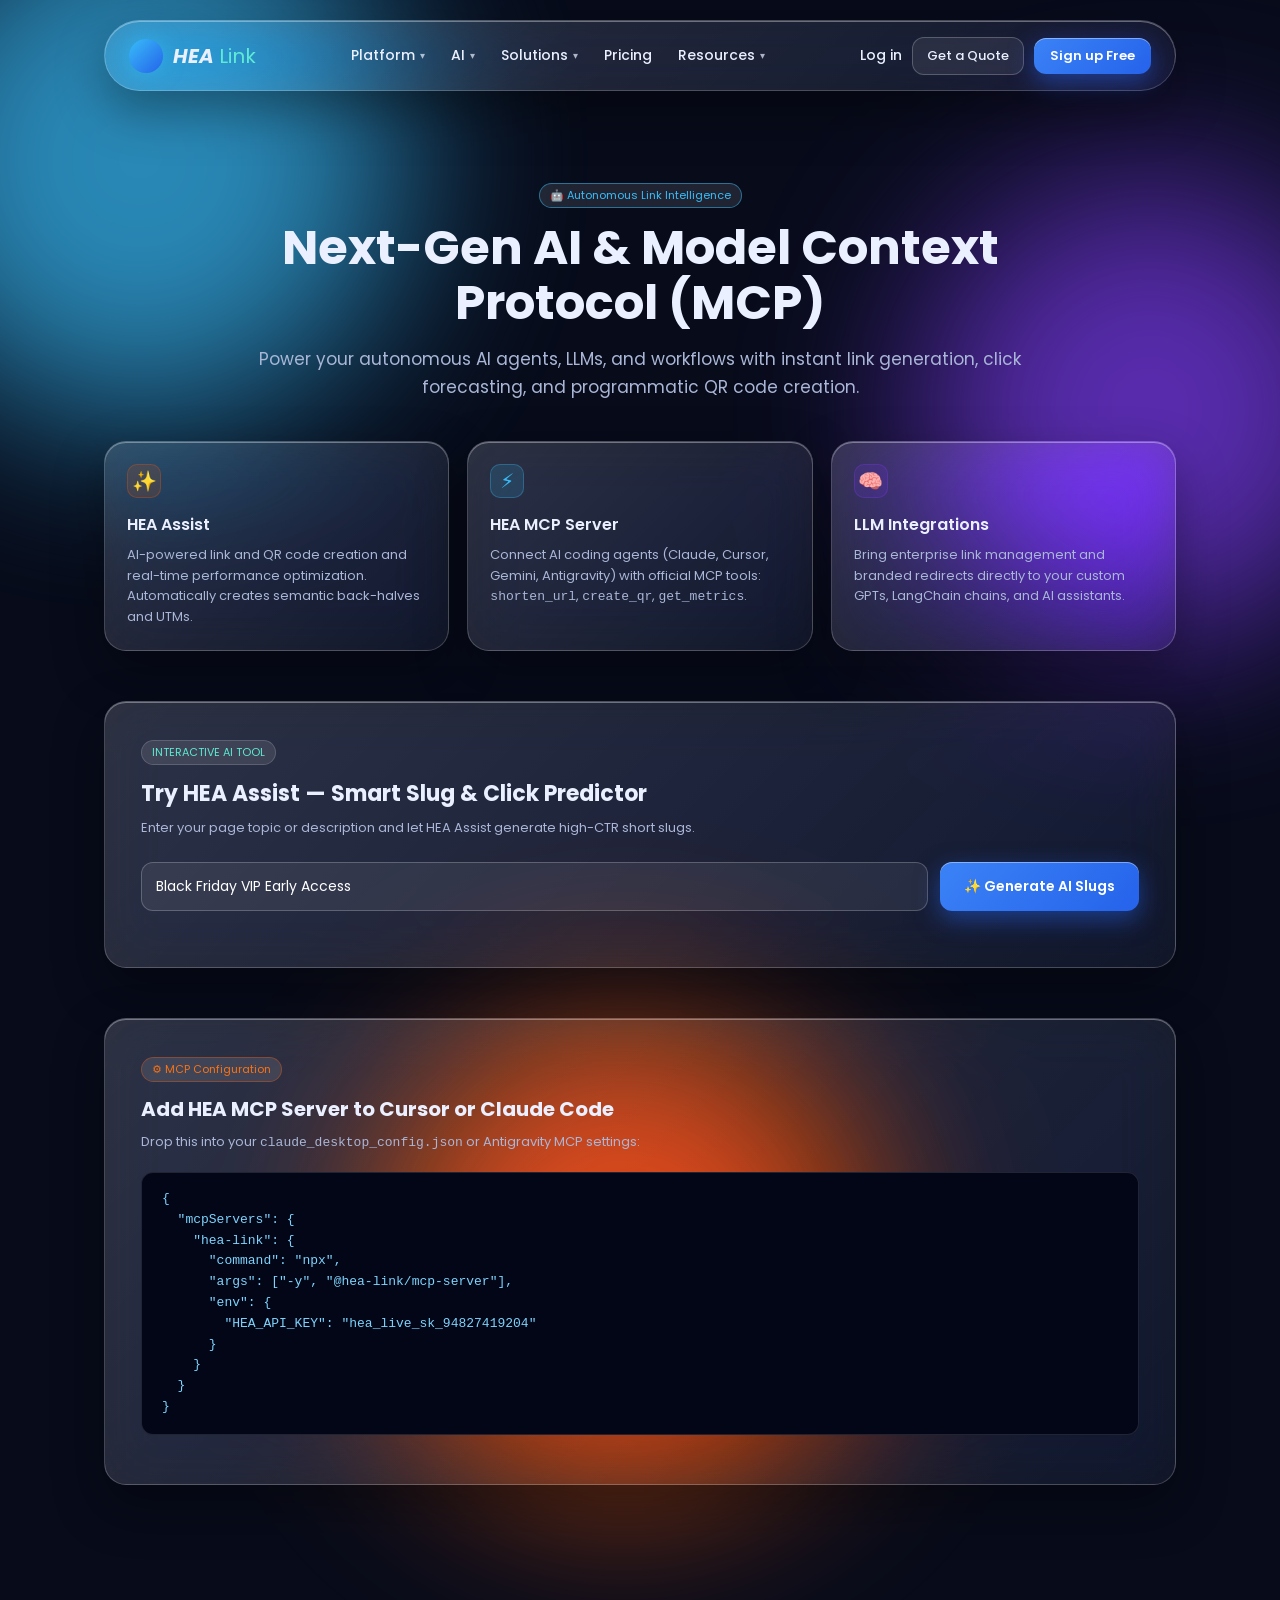
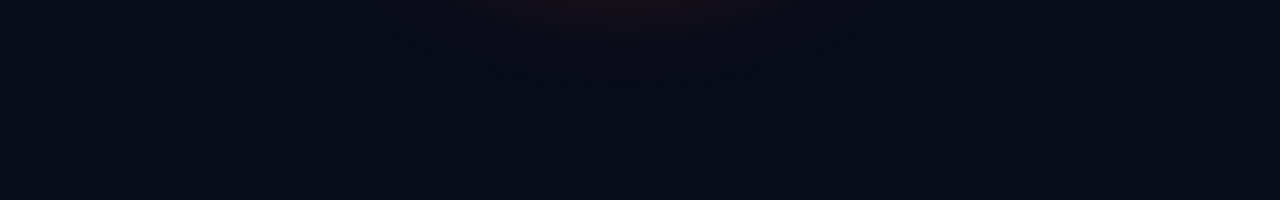
==== ai.html @ 7eb81fa4 "Add Bitly-style mega menus and dedicated pages for QR, Bio Pages, Analytics, AI, Solutions, and Pric" ====
<!doctype html>
<html lang="en">
<head>
    <meta charset="utf-8">
    <meta name="viewport" content="width=device-width, initial-scale=1.0">
    <title>AI &amp; MCP Integrations — HEA Link</title>
    <link rel="preconnect" href="https://fonts.googleapis.com">
    <link rel="preconnect" href="https://fonts.gstatic.com" crossorigin>
    <link href="https://fonts.googleapis.com/css2?family=Poppins:ital,wght@0,300;0,400;0,500;0,600;0,700;1,700&display=swap" rel="stylesheet">
    <link rel="stylesheet" href="style.css">
    <style>
        .ai-prompt-box {
            background: rgba(13, 21, 39, 0.8);
            border: 1px solid rgba(96, 165, 250, 0.4);
            border-radius: 18px;
            padding: 24px;
            box-shadow: 0 0 30px rgba(59, 130, 246, 0.2);
            margin-top: 30px;
        }
        .code-block {
            background: #020617;
            border: 1px solid rgba(255,255,255,0.12);
            border-radius: 12px;
            padding: 16px 20px;
            font-family: monospace;
            font-size: 13px;
            color: #7dd3fc;
            overflow-x: auto;
            line-height: 1.6;
        }
    </style>
</head>
<body>
    <div class="r" style="min-height: 1800px; padding-bottom: 80px;">
        <!-- Ambient Glowing Orbs -->
        <div class="o" style="width:520px;height:520px;background:#38bdf8;left:-120px;top:-100px"></div>
        <div class="o" style="width:460px;height:460px;background:#7c3aed;right:-100px;top:180px"></div>
        <div class="o" style="width:480px;height:480px;background:#ea580c;left:30%;bottom:300px"></div>

        <div class="z">
            <!-- Global Enterprise Header Navbar with Bitly-style Mega Menu -->
            <div id="siteNav"></div>

            <!-- Page Hero -->
            <div class="page-hero">
                <span class="t" style="border-color: rgba(56,189,248,0.5); color: #38bdf8; margin-bottom: 12px;">🤖 Autonomous Link Intelligence</span>
                <h1>Next-Gen AI &amp; Model Context Protocol (MCP)</h1>
                <p>Power your autonomous AI agents, LLMs, and workflows with instant link generation, click forecasting, and programmatic QR code creation.</p>
            </div>

            <div class="w">
                <!-- 3 Pillars from user's AI screenshot -->
                <div class="gr" style="grid-template-columns: repeat(3, 1fr); margin-bottom: 50px;">
                    <div class="g c" id="assist">
                        <div class="menu-icon-box" style="margin-bottom: 14px; font-size: 20px;">✨</div>
                        <h3>HEA Assist</h3>
                        <p class="m" style="font-size: 13px; line-height: 1.6; margin-top: 8px;">
                            AI-powered link and QR code creation and real-time performance optimization. Automatically creates semantic back-halves and UTMs.
                        </p>
                    </div>

                    <div class="g c" id="mcp">
                        <div class="menu-icon-box" style="margin-bottom: 14px; font-size: 20px; background: rgba(56,189,248,0.15); color: #38bdf8; border-color: rgba(56,189,248,0.3);">⚡</div>
                        <h3>HEA MCP Server</h3>
                        <p class="m" style="font-size: 13px; line-height: 1.6; margin-top: 8px;">
                            Connect AI coding agents (Claude, Cursor, Gemini, Antigravity) with official MCP tools: <code>shorten_url</code>, <code>create_qr</code>, <code>get_metrics</code>.
                        </p>
                    </div>

                    <div class="g c" id="llm">
                        <div class="menu-icon-box" style="margin-bottom: 14px; font-size: 20px; background: rgba(124,58,237,0.15); color: #a78bfa; border-color: rgba(124,58,237,0.3);">🧠</div>
                        <h3>LLM Integrations</h3>
                        <p class="m" style="font-size: 13px; line-height: 1.6; margin-top: 8px;">
                            Bring enterprise link management and branded redirects directly to your custom GPTs, LangChain chains, and AI assistants.
                        </p>
                    </div>
                </div>

                <!-- Interactive AI Slug Suggestion Tool -->
                <div class="g c" style="padding: 36px; margin-bottom: 50px;">
                    <span class="t k" style="font-size: 11px; margin-bottom: 12px;">INTERACTIVE AI TOOL</span>
                    <h2 style="text-align: left; font-size: 22px; margin-bottom: 8px;">Try HEA Assist — Smart Slug &amp; Click Predictor</h2>
                    <p class="m" style="font-size: 13px; margin-bottom: 24px;">Enter your page topic or description and let HEA Assist generate high-CTR short slugs.</p>

                    <div class="f" style="gap: 12px; margin-bottom: 20px; flex-wrap: wrap;">
                        <input type="text" id="aiTopicInput" class="i" style="flex: 2; min-width: 260px;" placeholder="e.g. 50% discount Black Friday deals on sneakers" value="Black Friday VIP Early Access" />
                        <button type="button" onclick="runAiSuggestion()" id="btnRunAi" class="b" style="white-space: nowrap; padding: 12px 24px;">
                            ✨ Generate AI Slugs
                        </button>
                    </div>

                    <!-- AI Results Box -->
                    <div id="aiResultsArea" style="display: none; background: rgba(255,255,255,0.04); border-radius: 14px; padding: 20px; border: 1px solid rgba(255,255,255,0.1);">
                        <div class="f" style="justify-content: space-between; align-items: center; margin-bottom: 14px;">
                            <span style="font-size: 13px; font-weight: 600; color: #5eead4;">Suggested High-CTR Slugs:</span>
                            <span class="t" style="color: #60a5fa; border-color: rgba(96,165,250,0.3);">Estimated CTR: +38%</span>
                        </div>
                        <div class="f" style="gap: 10px; flex-wrap: wrap;" id="slugPills">
                            <!-- Populated dynamically -->
                        </div>
                    </div>
                </div>

                <!-- Model Context Protocol Integration Snippet -->
                <div class="g c" style="padding: 36px;" id="developers">
                    <span class="t" style="border-color: rgba(234,88,12,0.4); color: #f97316; margin-bottom: 12px;">⚙️ MCP Configuration</span>
                    <h2 style="text-align: left; font-size: 20px; margin-bottom: 8px;">Add HEA MCP Server to Cursor or Claude Code</h2>
                    <p class="m" style="font-size: 13px; margin-bottom: 20px;">Drop this into your <code>claude_desktop_config.json</code> or Antigravity MCP settings:</p>

                    <pre class="code-block"><code>{
  "mcpServers": {
    "hea-link": {
      "command": "npx",
      "args": ["-y", "@hea-link/mcp-server"],
      "env": {
        "HEA_API_KEY": "hea_live_sk_94827419204"
      }
    }
  }
}</code></pre>
                </div>
            </div>

            <!-- Toast -->
            <div id="toast" class="toast">✨ Slug Copied!</div>
        </div>
    </div>

    <script src="script.js"></script>
    <script>
        function runAiSuggestion() {
            const topic = document.getElementById('aiTopicInput').value.trim() || 'deals';
            const btn = document.getElementById('btnRunAi');
            btn.disabled = true;
            btn.textContent = 'Generating...';

            setTimeout(() => {
                const words = topic.toLowerCase().replace(/[^a-z0-9]/g, '-').split('-').filter(Boolean);
                const baseWord = words.slice(0, 2).join('-') || 'promo';
                
                const suggestions = [
                    `${baseWord}-vip`,
                    `claim-${baseWord}`,
                    `get-${baseWord}-now`,
                    `hot-${baseWord}-deal`
                ];

                const container = document.getElementById('slugPills');
                container.innerHTML = '';

                suggestions.forEach(slug => {
                    const pill = document.createElement('button');
                    pill.className = 'n';
                    pill.style.cssText = 'padding: 8px 14px; font-family: monospace; font-size: 13px; color: #93c5fd; border-color: rgba(96,165,250,0.3);';
                    pill.innerHTML = `/${slug} <span style="font-size: 11px; opacity: 0.7; margin-left: 6px;">📋</span>`;
                    pill.onclick = () => {
                        navigator.clipboard.writeText(`/${slug}`);
                        const toast = document.getElementById('toast');
                        toast.textContent = `📋 Copied /${slug}`;
                        toast.classList.add('show');
                        setTimeout(() => toast.classList.remove('show'), 2000);
                    };
                    container.appendChild(pill);
                });

                document.getElementById('aiResultsArea').style.display = 'block';
                btn.disabled = false;
                btn.textContent = '✨ Generate AI Slugs';
            }, 400);
        }
    </script>
</body>
</html>
---- style.css ----
/* =========================================================
   HEA Link — Glassmorphism Theme Stylesheet
   Pure HTML / CSS / JS & PHP Compatible
   ========================================================= */

@import url('https://fonts.googleapis.com/css2?family=Poppins:ital,wght@0,300;0,400;0,500;0,600;0,700;1,700&display=swap');

:root {
    --bg-dark: #070b1a;
    --text-main: #eaf0ff;
    --text-muted: #a9b6d6;
    --brand-blue: #3b82f6;
    --brand-dark-blue: #2563eb;
    --brand-teal: #5eead4;
    --brand-teal-dark: #2dd4bf;
    --brand-purple: #7c3aed;
}

body {
    margin: 0;
    padding: 0;
    font-family: 'Poppins', system-ui, -apple-system, sans-serif;
    color: #eaf0ff;
    background: #070b1a;
    -webkit-font-smoothing: antialiased;
}

* {
    box-sizing: border-box;
}

a {
    color: inherit;
    text-decoration: none;
}

/* Core Design Utility Classes */
.r {
    position: relative;
    overflow: hidden;
    font-family: 'Poppins', system-ui, sans-serif;
    color: #eaf0ff;
    background: #070b1a;
    min-height: 100vh;
}

.o {
    position: absolute;
    border-radius: 50%;
    filter: blur(90px);
    opacity: 0.7;
    pointer-events: none;
    animation: orbFloat 16s ease-in-out infinite alternate;
}

@keyframes orbFloat {
    0% { transform: translate(0, 0) scale(1); }
    50% { transform: translate(25px, 30px) scale(1.05); }
    100% { transform: translate(-25px, -15px) scale(0.95); }
}

.g {
    background: linear-gradient(135deg, rgba(255, 255, 255, 0.16), rgba(255, 255, 255, 0.05));
    backdrop-filter: blur(28px) saturate(170%);
    -webkit-backdrop-filter: blur(28px) saturate(170%);
    border: 1px solid rgba(255, 255, 255, 0.2);
    box-shadow: 0 20px 50px rgba(0, 0, 0, 0.35), inset 0 1px 0 rgba(255, 255, 255, 0.35);
    border-radius: 22px;
    transition: transform 0.25s ease, box-shadow 0.25s ease, border-color 0.25s ease;
}

.g:hover {
    border-color: rgba(255, 255, 255, 0.3);
}

.z {
    position: relative;
    z-index: 1;
}

.b {
    border: 0;
    border-radius: 12px;
    padding: 12px 22px;
    font: 600 14px 'Poppins', sans-serif;
    color: #fff;
    background: linear-gradient(135deg, #3b82f6, #2563eb);
    box-shadow: 0 8px 24px rgba(37, 99, 235, 0.5), inset 0 1px 0 rgba(255, 255, 255, 0.4);
    cursor: pointer;
    text-decoration: none;
    display: inline-flex;
    align-items: center;
    justify-content: center;
    transition: all 0.2s ease;
}

.b:hover {
    transform: translateY(-2px);
    box-shadow: 0 12px 30px rgba(37, 99, 235, 0.7), inset 0 1px 0 rgba(255, 255, 255, 0.6);
}

.n {
    border: 1px solid rgba(255, 255, 255, 0.22);
    border-radius: 12px;
    padding: 10px 16px;
    font: 500 13px 'Poppins', sans-serif;
    color: #eaf0ff;
    background: rgba(255, 255, 255, 0.08);
    cursor: pointer;
    text-decoration: none;
    display: inline-flex;
    align-items: center;
    justify-content: center;
    transition: all 0.2s ease;
}

.n:hover {
    background: rgba(255, 255, 255, 0.16);
    border-color: rgba(255, 255, 255, 0.35);
    transform: translateY(-1px);
}

.t {
    display: inline-block;
    padding: 3px 10px;
    border-radius: 99px;
    font-size: 11px;
    background: rgba(255, 255, 255, 0.1);
    border: 1px solid rgba(255, 255, 255, 0.16);
}

.i {
    width: 100%;
    box-sizing: border-box;
    padding: 13px 14px;
    border-radius: 12px;
    border: 1px solid rgba(255, 255, 255, 0.22);
    background: rgba(255, 255, 255, 0.07);
    color: #fff;
    font: 14px 'Poppins', sans-serif;
    outline: none;
    transition: border-color 0.2s, box-shadow 0.2s;
}

.i:focus {
    border-color: #3b82f6;
    box-shadow: 0 0 0 2px rgba(59, 130, 246, 0.3);
}

.m { color: #a9b6d6; }
.k { color: #5eead4; }
.w { max-width: 1120px; margin: 0 auto; padding: 0 24px; box-sizing: border-box; }

h1, h2, h3, p { margin: 0; }
h2 { font-size: 34px; font-weight: 700; text-align: center; }
h3 { font-size: 16px; font-weight: 600; }

.c { padding: 22px; }
.f { display: flex; }
.gr { display: grid; gap: 18px; }

/* Interactive Widgets and Extra UI utilities */
.tab-active {
    background: rgba(96, 165, 250, 0.3) !important;
    color: #ffffff !important;
    border-color: rgba(96, 165, 250, 0.6) !important;
    box-shadow: 0 0 15px rgba(59, 130, 246, 0.35);
}

.toast {
    position: fixed;
    bottom: 24px;
    right: 24px;
    background: rgba(11, 17, 32, 0.95);
    backdrop-filter: blur(20px);
    border: 1px solid rgba(96, 165, 250, 0.4);
    box-shadow: 0 10px 30px rgba(0, 0, 0, 0.7);
    color: #ffffff;
    padding: 12px 22px;
    border-radius: 12px;
    font-size: 13px;
    font-weight: 500;
    z-index: 9999;
    opacity: 0;
    transform: translateY(20px);
    pointer-events: none;
    transition: all 0.3s cubic-bezier(0.16, 1, 0.3, 1);
}

.toast.show {
    opacity: 1;
    transform: translateY(0);
    pointer-events: auto;
}

/* Modal */
.modal-overlay {
    position: fixed;
    top: 0;
    left: 0;
    width: 100%;
    height: 100%;
    background: rgba(0, 0, 0, 0.75);
    backdrop-filter: blur(8px);
    display: none;
    align-items: center;
    justify-content: center;
    z-index: 9999;
    padding: 20px;
    box-sizing: border-box;
}

.modal-overlay.open {
    display: flex;
}

/* =========================================================
   Mega Menu Navigation Styles (Bitly Enterprise Style)
   ========================================================= */
.nav-item {
    position: relative;
    padding: 8px 0;
}

.nav-trigger {
    display: inline-flex;
    align-items: center;
    gap: 5px;
    font-size: 14px;
    font-weight: 500;
    color: #eaf0ff;
    cursor: pointer;
    padding: 6px 10px;
    border-radius: 99px;
    transition: all 0.2s ease;
    user-select: none;
}

.nav-trigger:hover, .nav-item:hover > .nav-trigger, .nav-item.active > .nav-trigger {
    color: #ffffff;
    background: rgba(255, 255, 255, 0.1);
}

.nav-arrow {
    display: inline-block;
    transition: transform 0.25s ease;
    font-size: 10px;
    opacity: 0.7;
}

.nav-item:hover .nav-arrow, .nav-item.active .nav-arrow {
    transform: rotate(180deg);
}

.mega-menu {
    position: absolute;
    top: calc(100% + 14px);
    left: 50%;
    transform: translateX(-50%) translateY(8px);
    opacity: 0;
    visibility: hidden;
    pointer-events: none;
    background: #0d1527;
    border: 2px solid #ea580c;
    border-radius: 20px;
    box-shadow: 0 25px 70px rgba(0, 0, 0, 0.8), 0 0 35px rgba(234, 88, 12, 0.25);
    z-index: 9999;
    padding: 28px;
    box-sizing: border-box;
    transition: all 0.25s cubic-bezier(0.16, 1, 0.3, 1);
}

.nav-item:hover .mega-menu, .nav-item:focus-within .mega-menu, .mega-menu:hover {
    opacity: 1;
    visibility: visible;
    pointer-events: auto;
    transform: translateX(-50%) translateY(0);
}

/* Mega menu column headers */
.menu-header-label {
    font-size: 11px;
    font-weight: 700;
    letter-spacing: 0.1em;
    color: #ea580c;
    text-transform: uppercase;
    margin-bottom: 16px;
    display: block;
}

/* Mega menu link row with icon */
.menu-link-card {
    display: flex;
    align-items: flex-start;
    gap: 14px;
    padding: 10px 12px;
    border-radius: 12px;
    transition: background 0.2s, transform 0.15s;
    text-decoration: none;
    margin-bottom: 4px;
}

.menu-link-card:hover {
    background: rgba(255, 255, 255, 0.08);
    transform: translateX(3px);
}

.menu-icon-box {
    width: 34px;
    height: 34px;
    border-radius: 10px;
    display: flex;
    align-items: center;
    justify-content: center;
    font-size: 16px;
    flex-shrink: 0;
    background: rgba(234, 88, 12, 0.15);
    color: #f97316;
    border: 1px solid rgba(234, 88, 12, 0.3);
}

.menu-link-title {
    font-size: 13px;
    font-weight: 600;
    color: #ffffff;
    display: block;
    margin-bottom: 2px;
}

.menu-link-desc {
    font-size: 12px;
    color: #94a3b8;
    line-height: 1.4;
    display: block;
}

/* Integration app cards */
.integration-card {
    display: flex;
    flex-direction: column;
    align-items: center;
    justify-content: center;
    padding: 14px 10px;
    border-radius: 14px;
    background: #ffffff;
    color: #0f172a;
    width: 82px;
    text-align: center;
    font-size: 12px;
    font-weight: 600;
    box-shadow: 0 4px 14px rgba(0,0,0,0.15);
    transition: transform 0.2s;
}

.integration-card:hover {
    transform: translateY(-3px);
}

/* Solutions Submenu Tabs */
.solutions-tabs-col {
    width: 170px;
    border-right: 1px solid rgba(255, 255, 255, 0.1);
    padding-right: 18px;
    margin-right: 22px;
    display: flex;
    flex-direction: column;
    gap: 8px;
}

.sol-tab-btn {
    padding: 10px 14px;
    border-radius: 10px;
    font-size: 12px;
    font-weight: 600;
    text-align: left;
    background: transparent;
    border: none;
    color: #94a3b8;
    cursor: pointer;
    display: flex;
    align-items: center;
    justify-content: space-between;
    transition: all 0.2s;
}

.sol-tab-btn:hover, .sol-tab-btn.active {
    background: rgba(234, 88, 12, 0.16);
    color: #ea580c;
}

.sol-tab-pane {
    display: none;
}

.sol-tab-pane.active {
    display: block;
}

/* Quick Page Header Hero Banner */
.page-hero {
    text-align: center;
    padding: 90px 20px 40px;
    max-width: 900px;
    margin: 0 auto;
}

.page-hero h1 {
    font-size: 48px;
    font-weight: 700;
    line-height: 1.15;
    margin-bottom: 16px;
}

.page-hero p {
    font-size: 17px;
    color: #a9b6d6;
    line-height: 1.6;
}

/* Responsive adjustments */
@media (max-width: 900px) {
    .hero-h1 { font-size: 40px !important; }
    .features-grid-4 { grid-template-columns: repeat(2, 1fr) !important; }
    .advanced-split { grid-template-columns: 1fr !important; gap: 36px !important; }
    .pricing-grid-3 { grid-template-columns: 1fr !important; max-width: 420px; margin: 36px auto 0 !important; }
    .steps-grid-3 { grid-template-columns: 1fr !important; }
    .nav-links-desktop { display: none !important; }
    .nav-menu-mobile { display: flex !important; }
    .mega-menu { display: none !important; }
}

@media (max-width: 600px) {
    .hero-h1 { font-size: 32px !important; }
    .features-grid-4 { grid-template-columns: 1fr !important; }
    .cta-flex { flex-direction: column !important; text-align: center !important; gap: 20px !important; }
    .footer-flex { flex-direction: column !important; gap: 30px !important; }
}
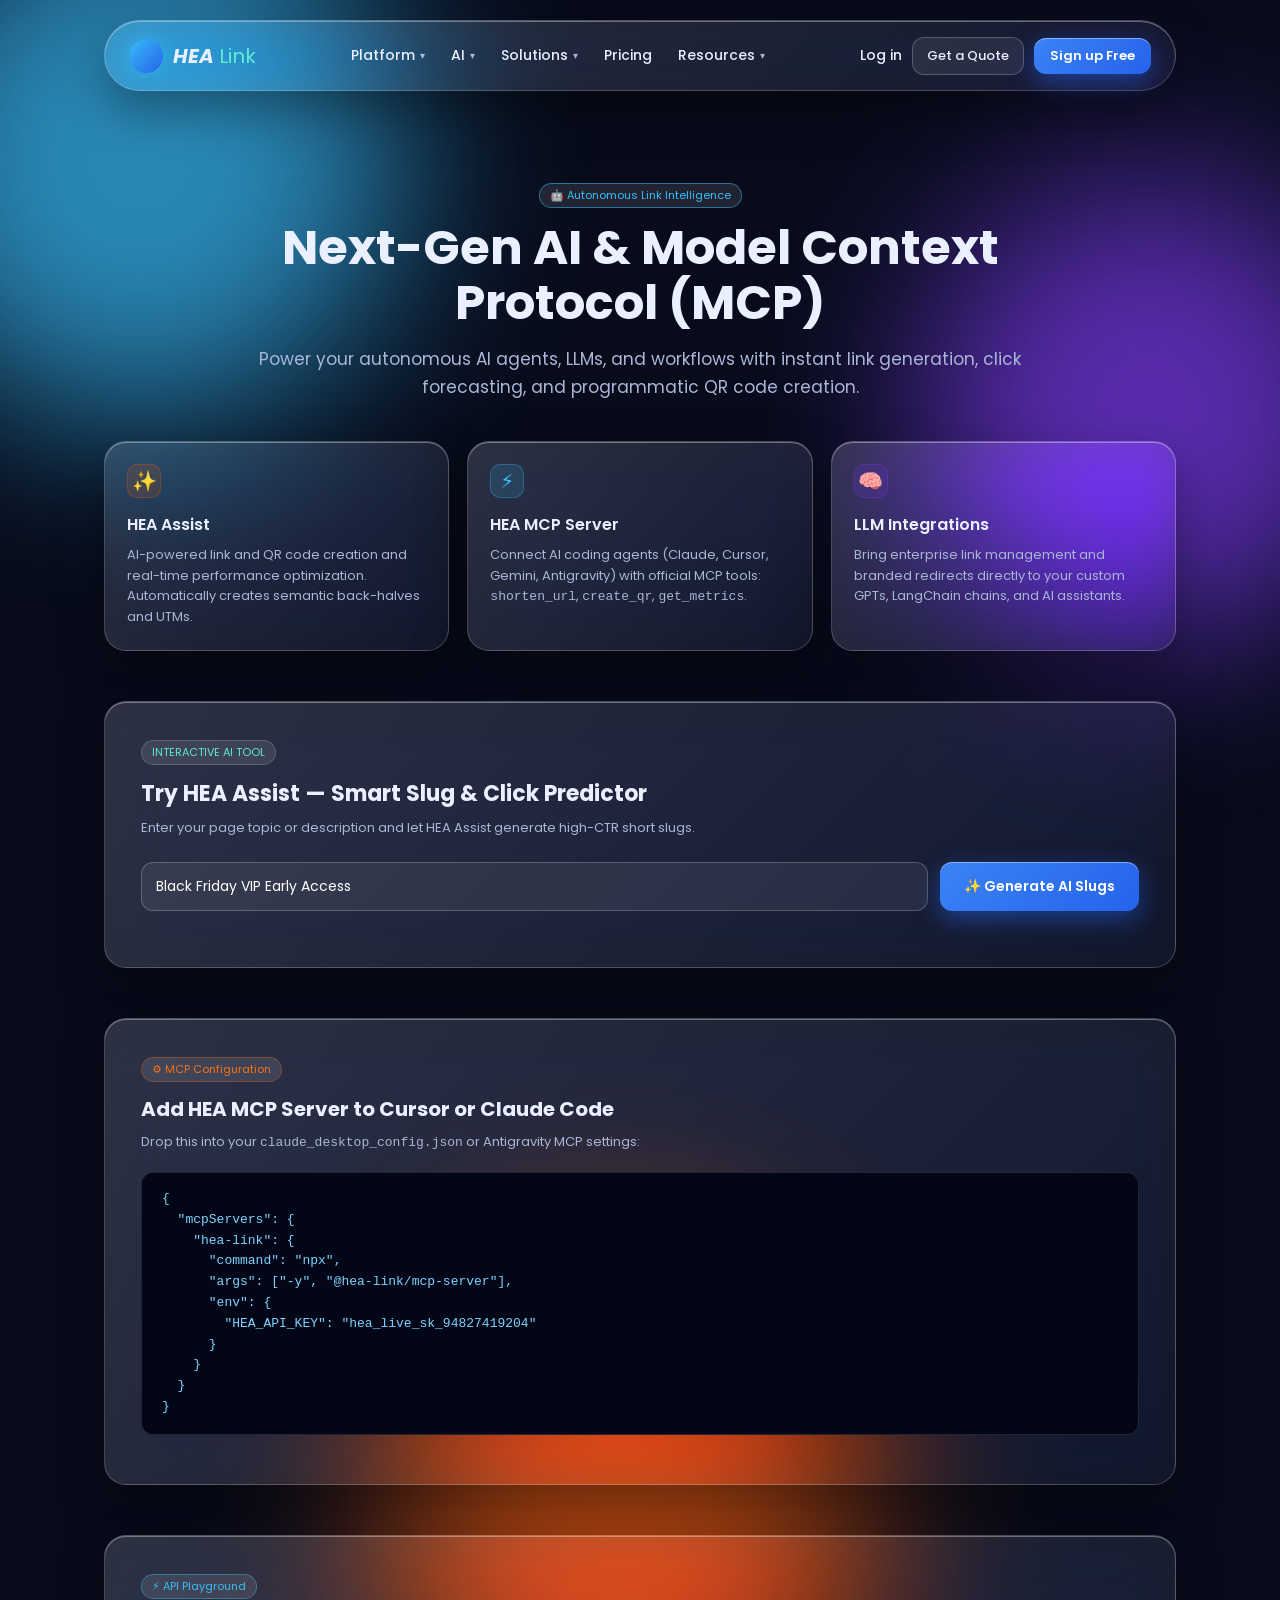
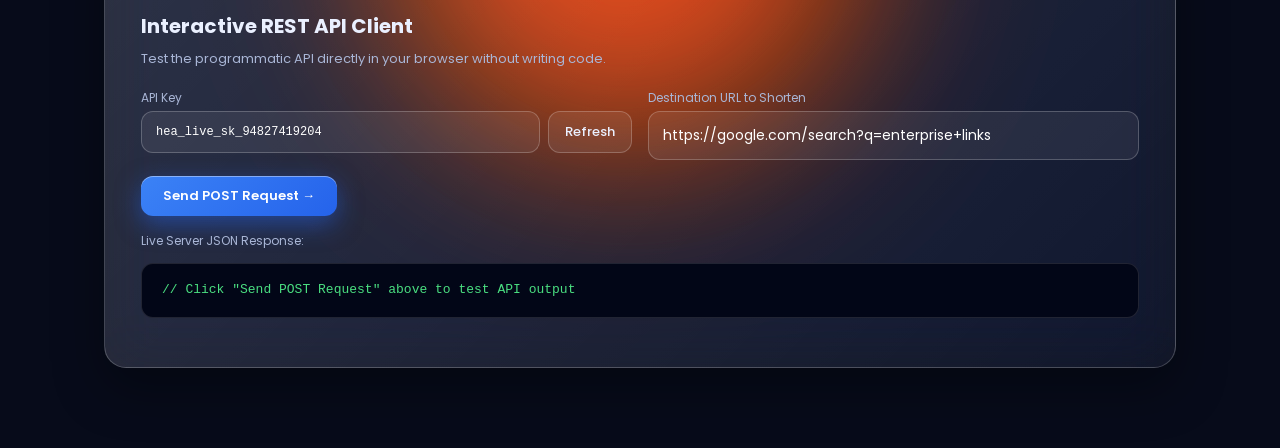
==== commit fbb5b8af: "Implement full Bitly feature suite: Advanced targeting, Password protection, Expiry, Mobile device r" ====
--- a/ai.html
+++ b/ai.html
@@ -102,7 +102,7 @@
                 </div>
 
                 <!-- Model Context Protocol Integration Snippet -->
-                <div class="g c" style="padding: 36px;" id="developers">
+                <div class="g c" style="padding: 36px; margin-bottom: 50px;" id="developers">
                     <span class="t" style="border-color: rgba(234,88,12,0.4); color: #f97316; margin-bottom: 12px;">⚙️ MCP Configuration</span>
                     <h2 style="text-align: left; font-size: 20px; margin-bottom: 8px;">Add HEA MCP Server to Cursor or Claude Code</h2>
                     <p class="m" style="font-size: 13px; margin-bottom: 20px;">Drop this into your <code>claude_desktop_config.json</code> or Antigravity MCP settings:</p>
@@ -118,6 +118,36 @@
     }
   }
 }</code></pre>
+                </div>
+
+                <!-- Live Interactive Public REST API Tester Sandbox -->
+                <div class="g c" style="padding: 36px;" id="api">
+                    <span class="t" style="border-color: rgba(56,189,248,0.4); color: #38bdf8; margin-bottom: 12px;">⚡ API Playground</span>
+                    <h2 style="text-align: left; font-size: 20px; margin-bottom: 8px;">Interactive REST API Client</h2>
+                    <p class="m" style="font-size: 13px; margin-bottom: 20px;">Test the programmatic API directly in your browser without writing code.</p>
+
+                    <div class="gr" style="grid-template-columns: 1fr 1fr; gap: 16px; margin-bottom: 16px;">
+                        <div>
+                            <label style="display:block; font-size:12px; margin-bottom:4px;" class="m">API Key</label>
+                            <div class="f" style="gap: 8px;">
+                                <input type="text" id="apiTestKey" class="i" value="hea_live_sk_94827419204" readonly style="font-family:monospace; font-size:12px;" />
+                                <button type="button" class="n" onclick="document.getElementById('apiTestKey').value = 'hea_live_sk_' + Math.random().toString(36).substring(2, 15); showToast('🔑 New API Key Generated!')">Refresh</button>
+                            </div>
+                        </div>
+                        <div>
+                            <label style="display:block; font-size:12px; margin-bottom:4px;" class="m">Destination URL to Shorten</label>
+                            <input type="text" id="apiTestUrl" class="i" value="https://google.com/search?q=enterprise+links" placeholder="https://..." />
+                        </div>
+                    </div>
+
+                    <button type="button" onclick="runApiTestSandbox()" id="btnSendApi" class="b" style="padding: 10px 22px; font-size: 13px; margin-bottom: 16px;">
+                        Send POST Request →
+                    </button>
+
+                    <div>
+                        <label style="display:block; font-size:12px; margin-bottom:6px;" class="m">Live Server JSON Response:</label>
+                        <pre class="code-block" id="apiResponseBox" style="color: #4ade80;"><code>// Click "Send POST Request" above to test API output</code></pre>
+                    </div>
                 </div>
             </div>
 
@@ -168,6 +198,40 @@
                 btn.textContent = '✨ Generate AI Slugs';
             }, 400);
         }
+
+        function runApiTestSandbox() {
+            const btn = document.getElementById('btnSendApi');
+            const url = document.getElementById('apiTestUrl').value.trim() || 'https://google.com';
+            const key = document.getElementById('apiTestKey').value;
+            const resBox = document.getElementById('apiResponseBox');
+
+            btn.disabled = true;
+            btn.textContent = 'Sending Request...';
+            resBox.textContent = '// Connecting to API gateway...';
+
+            setTimeout(() => {
+                const code = 'api-' + Math.random().toString(36).substring(2, 7);
+                const shortUrl = `https://da.gd/${code}`;
+                const mockResponse = {
+                    status: 200,
+                    message: "OK",
+                    data: {
+                        id: Date.now(),
+                        code: code,
+                        short_url: shortUrl,
+                        long_url: url,
+                        created_at: new Date().toISOString(),
+                        auth: {
+                            key_prefix: key.substring(0, 15) + '...',
+                            rate_limit_remaining: 998
+                        }
+                    }
+                };
+                resBox.innerHTML = `<code>// HTTP 200 OK\n${JSON.stringify(mockResponse, null, 2)}</code>`;
+                btn.disabled = false;
+                btn.textContent = 'Send POST Request →';
+            }, 350);
+        }
     </script>
 </body>
 </html>
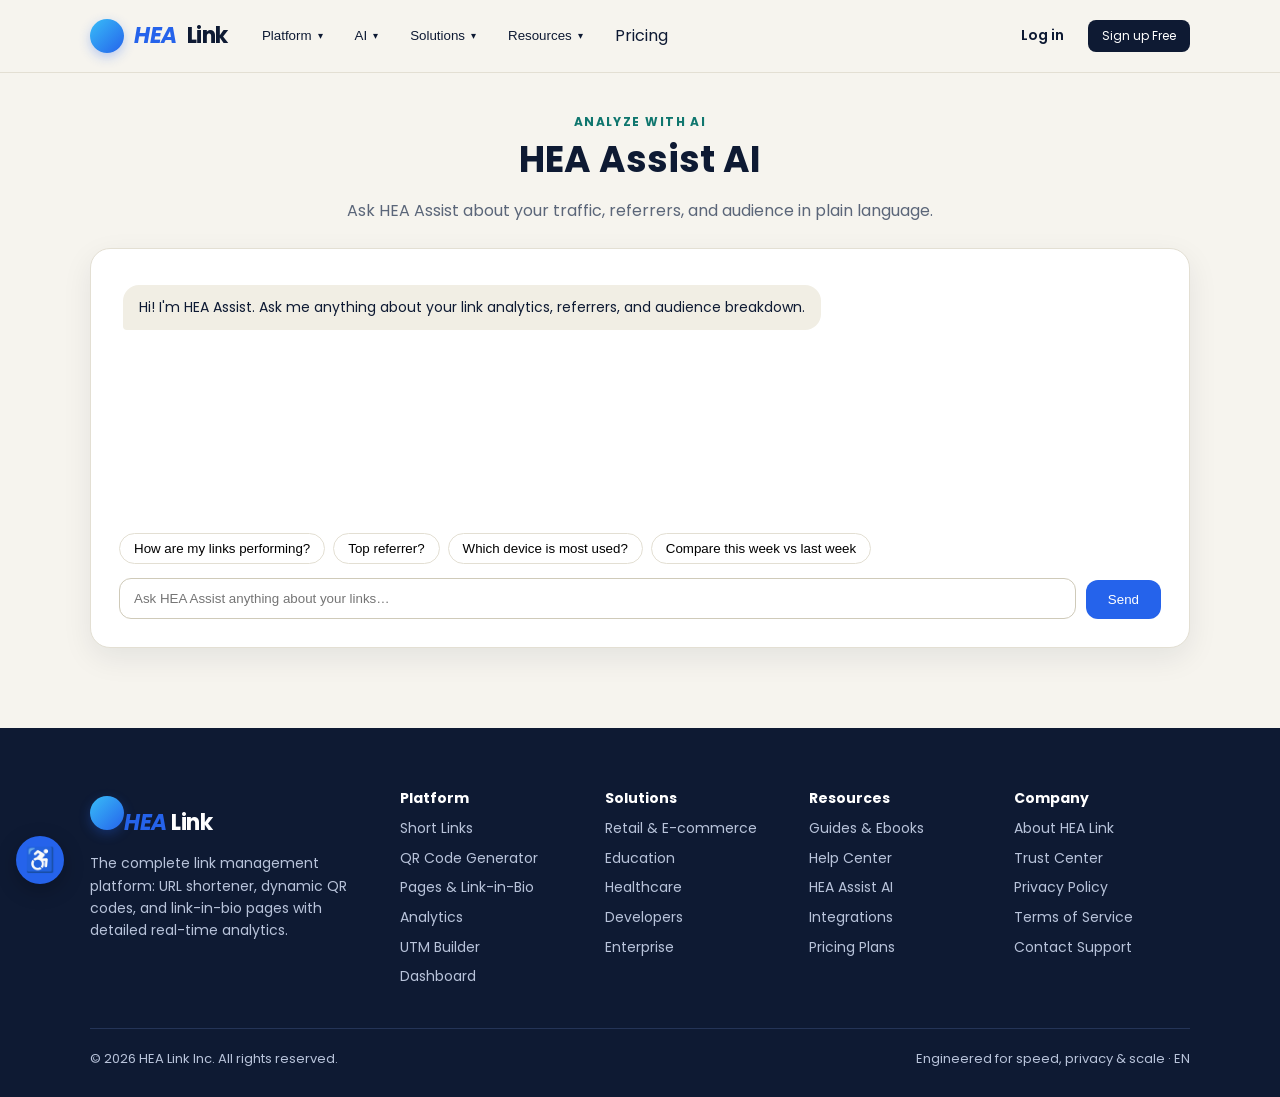
==== commit 1bd6bfa9: "Restore authentic theme, implement complete Bitly-style mega menus and universal redirection" ====
--- a/ai.html
+++ b/ai.html
@@ -1,237 +1,12 @@
 <!doctype html>
 <html lang="en">
 <head>
-    <meta charset="utf-8">
-    <meta name="viewport" content="width=device-width, initial-scale=1.0">
-    <title>AI &amp; MCP Integrations — HEA Link</title>
-    <link rel="preconnect" href="https://fonts.googleapis.com">
-    <link rel="preconnect" href="https://fonts.gstatic.com" crossorigin>
-    <link href="https://fonts.googleapis.com/css2?family=Poppins:ital,wght@0,300;0,400;0,500;0,600;0,700;1,700&display=swap" rel="stylesheet">
-    <link rel="stylesheet" href="style.css">
-    <style>
-        .ai-prompt-box {
-            background: rgba(13, 21, 39, 0.8);
-            border: 1px solid rgba(96, 165, 250, 0.4);
-            border-radius: 18px;
-            padding: 24px;
-            box-shadow: 0 0 30px rgba(59, 130, 246, 0.2);
-            margin-top: 30px;
-        }
-        .code-block {
-            background: #020617;
-            border: 1px solid rgba(255,255,255,0.12);
-            border-radius: 12px;
-            padding: 16px 20px;
-            font-family: monospace;
-            font-size: 13px;
-            color: #7dd3fc;
-            overflow-x: auto;
-            line-height: 1.6;
-        }
-    </style>
+  <meta charset="utf-8">
+  <title>Redirecting to HEA Link…</title>
+  <meta http-equiv="refresh" content="0; url=index.html#assist">
+  <script>location.replace('index.html#assist');</script>
 </head>
-<body>
-    <div class="r" style="min-height: 1800px; padding-bottom: 80px;">
-        <!-- Ambient Glowing Orbs -->
-        <div class="o" style="width:520px;height:520px;background:#38bdf8;left:-120px;top:-100px"></div>
-        <div class="o" style="width:460px;height:460px;background:#7c3aed;right:-100px;top:180px"></div>
-        <div class="o" style="width:480px;height:480px;background:#ea580c;left:30%;bottom:300px"></div>
-
-        <div class="z">
-            <!-- Global Enterprise Header Navbar with Bitly-style Mega Menu -->
-            <div id="siteNav"></div>
-
-            <!-- Page Hero -->
-            <div class="page-hero">
-                <span class="t" style="border-color: rgba(56,189,248,0.5); color: #38bdf8; margin-bottom: 12px;">🤖 Autonomous Link Intelligence</span>
-                <h1>Next-Gen AI &amp; Model Context Protocol (MCP)</h1>
-                <p>Power your autonomous AI agents, LLMs, and workflows with instant link generation, click forecasting, and programmatic QR code creation.</p>
-            </div>
-
-            <div class="w">
-                <!-- 3 Pillars from user's AI screenshot -->
-                <div class="gr" style="grid-template-columns: repeat(3, 1fr); margin-bottom: 50px;">
-                    <div class="g c" id="assist">
-                        <div class="menu-icon-box" style="margin-bottom: 14px; font-size: 20px;">✨</div>
-                        <h3>HEA Assist</h3>
-                        <p class="m" style="font-size: 13px; line-height: 1.6; margin-top: 8px;">
-                            AI-powered link and QR code creation and real-time performance optimization. Automatically creates semantic back-halves and UTMs.
-                        </p>
-                    </div>
-
-                    <div class="g c" id="mcp">
-                        <div class="menu-icon-box" style="margin-bottom: 14px; font-size: 20px; background: rgba(56,189,248,0.15); color: #38bdf8; border-color: rgba(56,189,248,0.3);">⚡</div>
-                        <h3>HEA MCP Server</h3>
-                        <p class="m" style="font-size: 13px; line-height: 1.6; margin-top: 8px;">
-                            Connect AI coding agents (Claude, Cursor, Gemini, Antigravity) with official MCP tools: <code>shorten_url</code>, <code>create_qr</code>, <code>get_metrics</code>.
-                        </p>
-                    </div>
-
-                    <div class="g c" id="llm">
-                        <div class="menu-icon-box" style="margin-bottom: 14px; font-size: 20px; background: rgba(124,58,237,0.15); color: #a78bfa; border-color: rgba(124,58,237,0.3);">🧠</div>
-                        <h3>LLM Integrations</h3>
-                        <p class="m" style="font-size: 13px; line-height: 1.6; margin-top: 8px;">
-                            Bring enterprise link management and branded redirects directly to your custom GPTs, LangChain chains, and AI assistants.
-                        </p>
-                    </div>
-                </div>
-
-                <!-- Interactive AI Slug Suggestion Tool -->
-                <div class="g c" style="padding: 36px; margin-bottom: 50px;">
-                    <span class="t k" style="font-size: 11px; margin-bottom: 12px;">INTERACTIVE AI TOOL</span>
-                    <h2 style="text-align: left; font-size: 22px; margin-bottom: 8px;">Try HEA Assist — Smart Slug &amp; Click Predictor</h2>
-                    <p class="m" style="font-size: 13px; margin-bottom: 24px;">Enter your page topic or description and let HEA Assist generate high-CTR short slugs.</p>
-
-                    <div class="f" style="gap: 12px; margin-bottom: 20px; flex-wrap: wrap;">
-                        <input type="text" id="aiTopicInput" class="i" style="flex: 2; min-width: 260px;" placeholder="e.g. 50% discount Black Friday deals on sneakers" value="Black Friday VIP Early Access" />
-                        <button type="button" onclick="runAiSuggestion()" id="btnRunAi" class="b" style="white-space: nowrap; padding: 12px 24px;">
-                            ✨ Generate AI Slugs
-                        </button>
-                    </div>
-
-                    <!-- AI Results Box -->
-                    <div id="aiResultsArea" style="display: none; background: rgba(255,255,255,0.04); border-radius: 14px; padding: 20px; border: 1px solid rgba(255,255,255,0.1);">
-                        <div class="f" style="justify-content: space-between; align-items: center; margin-bottom: 14px;">
-                            <span style="font-size: 13px; font-weight: 600; color: #5eead4;">Suggested High-CTR Slugs:</span>
-                            <span class="t" style="color: #60a5fa; border-color: rgba(96,165,250,0.3);">Estimated CTR: +38%</span>
-                        </div>
-                        <div class="f" style="gap: 10px; flex-wrap: wrap;" id="slugPills">
-                            <!-- Populated dynamically -->
-                        </div>
-                    </div>
-                </div>
-
-                <!-- Model Context Protocol Integration Snippet -->
-                <div class="g c" style="padding: 36px; margin-bottom: 50px;" id="developers">
-                    <span class="t" style="border-color: rgba(234,88,12,0.4); color: #f97316; margin-bottom: 12px;">⚙️ MCP Configuration</span>
-                    <h2 style="text-align: left; font-size: 20px; margin-bottom: 8px;">Add HEA MCP Server to Cursor or Claude Code</h2>
-                    <p class="m" style="font-size: 13px; margin-bottom: 20px;">Drop this into your <code>claude_desktop_config.json</code> or Antigravity MCP settings:</p>
-
-                    <pre class="code-block"><code>{
-  "mcpServers": {
-    "hea-link": {
-      "command": "npx",
-      "args": ["-y", "@hea-link/mcp-server"],
-      "env": {
-        "HEA_API_KEY": "hea_live_sk_94827419204"
-      }
-    }
-  }
-}</code></pre>
-                </div>
-
-                <!-- Live Interactive Public REST API Tester Sandbox -->
-                <div class="g c" style="padding: 36px;" id="api">
-                    <span class="t" style="border-color: rgba(56,189,248,0.4); color: #38bdf8; margin-bottom: 12px;">⚡ API Playground</span>
-                    <h2 style="text-align: left; font-size: 20px; margin-bottom: 8px;">Interactive REST API Client</h2>
-                    <p class="m" style="font-size: 13px; margin-bottom: 20px;">Test the programmatic API directly in your browser without writing code.</p>
-
-                    <div class="gr" style="grid-template-columns: 1fr 1fr; gap: 16px; margin-bottom: 16px;">
-                        <div>
-                            <label style="display:block; font-size:12px; margin-bottom:4px;" class="m">API Key</label>
-                            <div class="f" style="gap: 8px;">
-                                <input type="text" id="apiTestKey" class="i" value="hea_live_sk_94827419204" readonly style="font-family:monospace; font-size:12px;" />
-                                <button type="button" class="n" onclick="document.getElementById('apiTestKey').value = 'hea_live_sk_' + Math.random().toString(36).substring(2, 15); showToast('🔑 New API Key Generated!')">Refresh</button>
-                            </div>
-                        </div>
-                        <div>
-                            <label style="display:block; font-size:12px; margin-bottom:4px;" class="m">Destination URL to Shorten</label>
-                            <input type="text" id="apiTestUrl" class="i" value="https://google.com/search?q=enterprise+links" placeholder="https://..." />
-                        </div>
-                    </div>
-
-                    <button type="button" onclick="runApiTestSandbox()" id="btnSendApi" class="b" style="padding: 10px 22px; font-size: 13px; margin-bottom: 16px;">
-                        Send POST Request →
-                    </button>
-
-                    <div>
-                        <label style="display:block; font-size:12px; margin-bottom:6px;" class="m">Live Server JSON Response:</label>
-                        <pre class="code-block" id="apiResponseBox" style="color: #4ade80;"><code>// Click "Send POST Request" above to test API output</code></pre>
-                    </div>
-                </div>
-            </div>
-
-            <!-- Toast -->
-            <div id="toast" class="toast">✨ Slug Copied!</div>
-        </div>
-    </div>
-
-    <script src="script.js"></script>
-    <script>
-        function runAiSuggestion() {
-            const topic = document.getElementById('aiTopicInput').value.trim() || 'deals';
-            const btn = document.getElementById('btnRunAi');
-            btn.disabled = true;
-            btn.textContent = 'Generating...';
-
-            setTimeout(() => {
-                const words = topic.toLowerCase().replace(/[^a-z0-9]/g, '-').split('-').filter(Boolean);
-                const baseWord = words.slice(0, 2).join('-') || 'promo';
-                
-                const suggestions = [
-                    `${baseWord}-vip`,
-                    `claim-${baseWord}`,
-                    `get-${baseWord}-now`,
-                    `hot-${baseWord}-deal`
-                ];
-
-                const container = document.getElementById('slugPills');
-                container.innerHTML = '';
-
-                suggestions.forEach(slug => {
-                    const pill = document.createElement('button');
-                    pill.className = 'n';
-                    pill.style.cssText = 'padding: 8px 14px; font-family: monospace; font-size: 13px; color: #93c5fd; border-color: rgba(96,165,250,0.3);';
-                    pill.innerHTML = `/${slug} <span style="font-size: 11px; opacity: 0.7; margin-left: 6px;">📋</span>`;
-                    pill.onclick = () => {
-                        navigator.clipboard.writeText(`/${slug}`);
-                        const toast = document.getElementById('toast');
-                        toast.textContent = `📋 Copied /${slug}`;
-                        toast.classList.add('show');
-                        setTimeout(() => toast.classList.remove('show'), 2000);
-                    };
-                    container.appendChild(pill);
-                });
-
-                document.getElementById('aiResultsArea').style.display = 'block';
-                btn.disabled = false;
-                btn.textContent = '✨ Generate AI Slugs';
-            }, 400);
-        }
-
-        function runApiTestSandbox() {
-            const btn = document.getElementById('btnSendApi');
-            const url = document.getElementById('apiTestUrl').value.trim() || 'https://google.com';
-            const key = document.getElementById('apiTestKey').value;
-            const resBox = document.getElementById('apiResponseBox');
-
-            btn.disabled = true;
-            btn.textContent = 'Sending Request...';
-            resBox.textContent = '// Connecting to API gateway...';
-
-            setTimeout(() => {
-                const code = 'api-' + Math.random().toString(36).substring(2, 7);
-                const shortUrl = `https://da.gd/${code}`;
-                const mockResponse = {
-                    status: 200,
-                    message: "OK",
-                    data: {
-                        id: Date.now(),
-                        code: code,
-                        short_url: shortUrl,
-                        long_url: url,
-                        created_at: new Date().toISOString(),
-                        auth: {
-                            key_prefix: key.substring(0, 15) + '...',
-                            rate_limit_remaining: 998
-                        }
-                    }
-                };
-                resBox.innerHTML = `<code>// HTTP 200 OK\n${JSON.stringify(mockResponse, null, 2)}</code>`;
-                btn.disabled = false;
-                btn.textContent = 'Send POST Request →';
-            }, 350);
-        }
-    </script>
+<body style="font-family:sans-serif;text-align:center;padding:50px">
+  <p>Redirecting to <a href="index.html#assist">HEA Assist</a>…</p>
 </body>
-</html>+</html>
